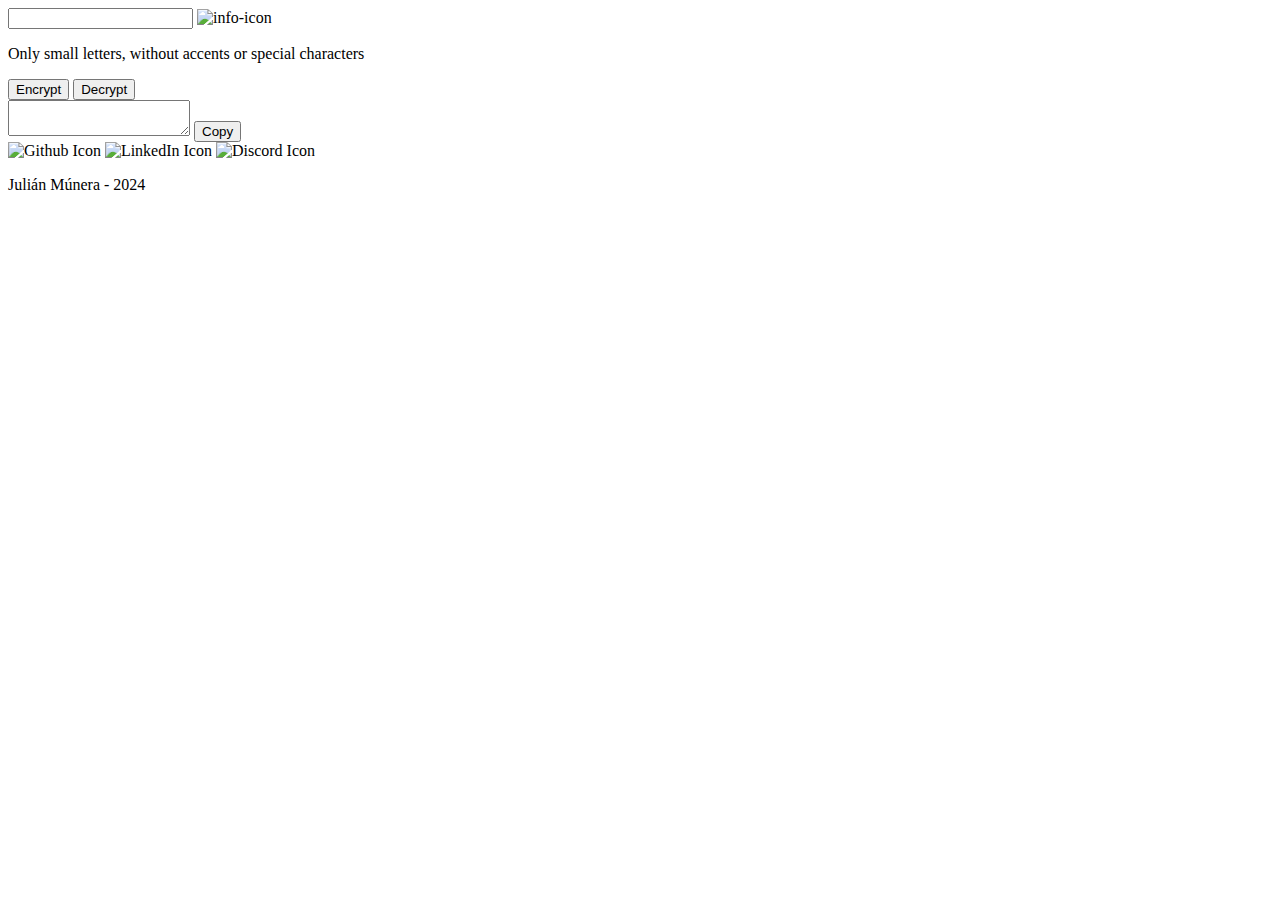
==== index.html @ 8bada4cc "Creating style.css. Adding normalize and details to index.html" ====
<!DOCTYPE html>
<html lang="en">
<head>
    <meta charset="UTF-8">
    <meta name="viewport" content="width=device-width, initial-scale=1.0">
    <title>Text Encryptor</title>
</head>
<body>
    <main class="flex-container">
        <div class="input-area">
            <input id="input-area__text"></input>
            <img src="#" alt="info-icon"><p class="input-area__info">Only small letters, without accents or special characters</p>
            <button>Encrypt</button>
            <button>Decrypt</button>
        </div>
        <div class="output-area">
            <textarea id="output-area__text" readonly="readonly"></textarea>
            <button>Copy</button>
        </div>
    </main>
    <footer>
        <img src="#" alt="Github Icon">
        <img src="#" alt="LinkedIn Icon">
        <img src="#" alt="Discord Icon">
        <p>Julián Múnera - 2024</p>
    </footer>
</body>
</html>
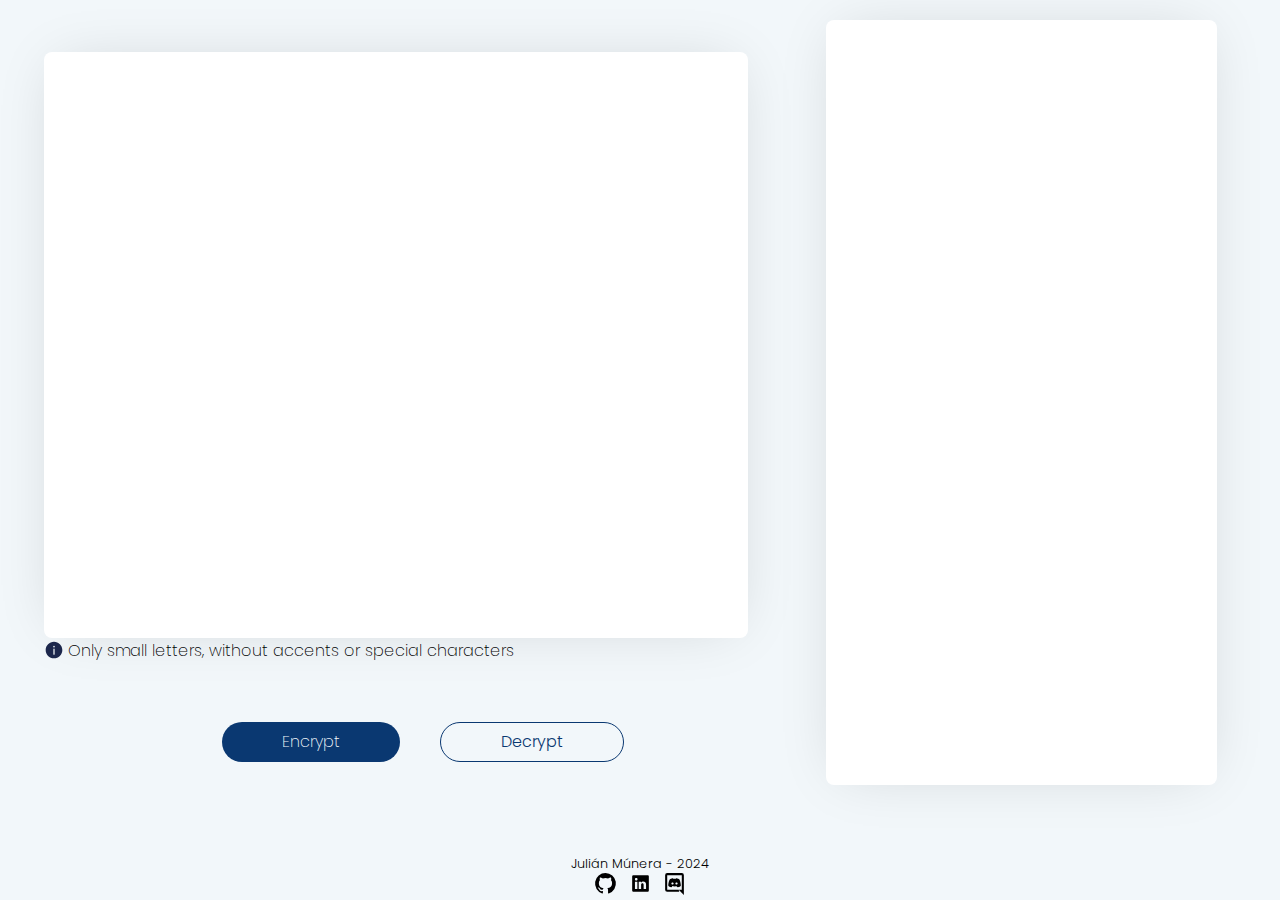
==== commit 0c67612f: "Making a basic structure with css" ====
--- a/index.html
+++ b/index.html
@@ -3,26 +3,35 @@
 <head>
     <meta charset="UTF-8">
     <meta name="viewport" content="width=device-width, initial-scale=1.0">
+    <link rel="preconnect" href="https://fonts.googleapis.com">
+    <link rel="preconnect" href="https://fonts.gstatic.com" crossorigin>
+    <link href="https://fonts.googleapis.com/css2?family=Poppins:wght@200;300;400&display=swap" rel="stylesheet">
+    <link rel="stylesheet" href="css/normalize.css">
+    <link rel="stylesheet" href="css/style.css">
     <title>Text Encryptor</title>
 </head>
 <body>
     <main class="flex-container">
-        <div class="input-area">
-            <input id="input-area__text"></input>
-            <img src="#" alt="info-icon"><p class="input-area__info">Only small letters, without accents or special characters</p>
-            <button>Encrypt</button>
-            <button>Decrypt</button>
-        </div>
-        <div class="output-area">
-            <textarea id="output-area__text" readonly="readonly"></textarea>
-            <button>Copy</button>
-        </div>
+        <section class="input-area">
+            <input id="input-text" class="text-area"></input>
+            <div class="input-area__info">
+                <img src="img/icons/info-circle-svgrepo-com.svg" alt="Info icon">
+                <p>Only small letters, without accents or special characters</p>
+            </div>
+            <div class="buttons">
+                <button class="buttons__button">Encrypt</button>
+                <button class="buttons__button buttons__button--transparent">Decrypt</button>
+            </div>
+        </section>
+        <section class="output-area">
+            <textarea id="output-text" class="text-area" readonly="readonly"></textarea>
+        </section>
     </main>
     <footer>
-        <img src="#" alt="Github Icon">
-        <img src="#" alt="LinkedIn Icon">
-        <img src="#" alt="Discord Icon">
         <p>Julián Múnera - 2024</p>
+        <img src="img/icons/github-svgrepo-com.svg" alt="Github Icon">
+        <img src="img/icons/linkedin-svgrepo-com.svg" alt="LinkedIn Icon">
+        <img src="img/icons/discord-svgrepo-com.svg" alt="Discord Icon">
     </footer>
 </body>
 </html>--- a/css/style.css
+++ b/css/style.css
@@ -0,0 +1,112 @@
+:root {
+    --clear: #f2f7fa;
+    --blue: #0a3871;
+} /* ECF5F8 */
+
+* {
+    font-family: "Poppins", sans-serif;
+}
+
+
+body {
+    background-color: var(--clear);
+    display: flex;
+    flex-direction: column;
+    min-height: 100vh;
+}
+
+.flex-container {
+    display: flex;
+    flex-wrap: wrap;
+    justify-content: center;
+    margin: 20px;
+    font-weight: 200;
+    height: 85vh;
+}
+
+.input-area {
+    width: 65%;
+    height: 100%;
+    padding: 2em 0 0 1.5em;
+    position: relative;
+}
+
+#input-text {
+    width: 90%;
+    height: 80%;
+    margin-bottom: 0;
+}
+
+.input-area__info p {
+    display: inline-block;
+    position: relative;
+    bottom: 2.6px;
+    right: 1.5px;
+}
+
+.input-area__info img {
+    width: 20px;
+    height: 20px;
+    position: relative;
+    top: 2px;
+}
+
+.buttons {
+    position: absolute;
+    display: flex;
+    justify-content: space-evenly;
+    bottom: 3%;
+    right: 0;
+    left: 0;
+    width: 80%;
+    margin: auto;
+    padding: 0 80px;
+}
+
+.buttons__button {
+    padding: 10px 60px;
+    border: none;
+    border-radius: 20px;
+    background-color: var(--blue);
+    color: var(--clear);
+    font-weight: 200;
+}
+
+.buttons__button--transparent {
+    background-color: var(--clear);
+    color: var(--blue);
+    border: 1px solid var(--blue);
+    font-weight: 300;
+}
+
+.output-area {
+    width: 35%;
+    min-width: 200px;
+}
+
+#output-text {
+    resize: none;
+    width: 90%;
+    height: 100%;
+}
+
+.text-area {
+    border: none;
+    border-radius: 8px;
+    box-shadow: 0px 0px 56px -14px rgba(0,0,0,0.15);
+    padding: 20px;
+}
+
+footer {
+    text-align: center;
+    margin-top: auto;
+    font-size: 80%;
+    width: 100%;
+    font-weight: 300;
+}
+
+footer img {
+    width: 25px;
+    height: 25px;
+    margin: 0 0.2em;
+}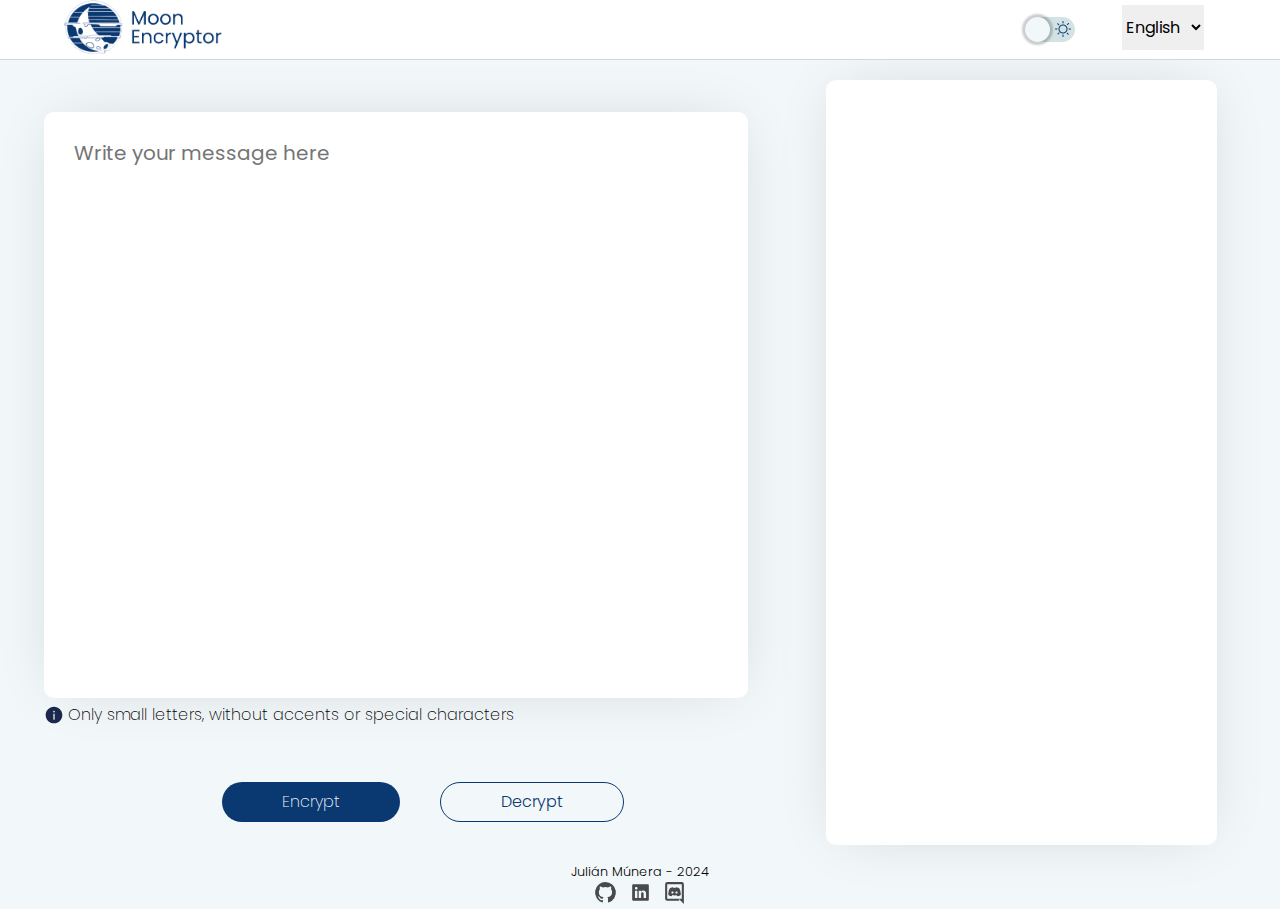
==== commit 1d899945: "Making header. Adding logos and details" ====
--- a/index.html
+++ b/index.html
@@ -1,5 +1,5 @@
 <!DOCTYPE html>
-<html lang="en">
+<html lang="en" data-theme="light">
 <head>
     <meta charset="UTF-8">
     <meta name="viewport" content="width=device-width, initial-scale=1.0">
@@ -8,12 +8,26 @@
     <link href="https://fonts.googleapis.com/css2?family=Poppins:wght@200;300;400&display=swap" rel="stylesheet">
     <link rel="stylesheet" href="css/normalize.css">
     <link rel="stylesheet" href="css/style.css">
-    <title>Text Encryptor</title>
+    <link rel="icon" href="img/logo/moon-encryptor-icon-clear.png">
+    <title>Moon Encryptor</title>
 </head>
 <body>
+    <header>
+        <div class="logo"><img src="img/logo/moon-encryptor-logotext.png" alt="Moon Encryptor logo"></div>
+        <button id="switch" class="switch active">
+            <span><img src="img/icons/moon.png"></span>
+            <span><img src="img/icons/sun.png"></span>
+        </button>
+        <fieldset>
+            <select>
+                <option>English</option>
+                <option>Español</option>
+            </select>
+        </fieldset>
+    </header>
     <main class="flex-container">
         <section class="input-area">
-            <input id="input-text" class="text-area"></input>
+            <textarea id="input-text" class="text-area" placeholder="Write your message here"></textarea>
             <div class="input-area__info">
                 <img src="img/icons/info-circle-svgrepo-com.svg" alt="Info icon">
                 <p>Only small letters, without accents or special characters</p>
--- a/css/style.css
+++ b/css/style.css
@@ -15,11 +15,101 @@
     min-height: 100vh;
 }
 
+header {
+    background-color: white;
+    position: fixed;
+    z-index: 100;
+    width: 100%;
+    display: flex;
+    justify-content: flex-end;
+    align-items: center;
+    height: 60px;
+    padding: 5px 5%;
+    border-bottom: 1px solid rgba(10, 56, 113, 0.2);
+}
+
+.logo {
+    margin-right: auto;
+}
+
+.logo img {
+    height: 55px;
+    width: auto;
+}
+
+.switch {
+    background-color: #d3e3e5;
+    border-radius: 1000px;
+    border: none;
+    position: relative;
+    cursor: pointer;
+    display: flex;
+    outline: none;
+    margin-right: 3%;
+}
+
+.switch::after {
+    content: "";
+    display: block;
+    width: 25px;
+    height: 25px;
+    position: absolute;
+    background-color: var(--clear);
+    top: 0;
+    left: 0;
+    right: unset;
+    border-radius: 100px;
+    transition: 0.5 ease all;
+    box-shadow: 0px 0px 2px 3px rgba(0, 0, 0, 0.2);
+}
+
+/* .active {
+    background-color: var(--blue);
+}
+
+.active::after {
+    right: 0;
+    left: unset;
+} */
+
+span {
+    height: 25px;
+    width: 25px;
+    line-height: 25px;
+    display: block;
+    background: none;
+    color: white;
+    padding: 2px;
+}
+
+span img {
+    height: 16px;
+    width: auto;
+}
+
+fieldset {
+    display: inline-block;
+    border: none;
+}
+
+select {
+    border: none;
+    outline: none;
+    padding: 10px 0;
+    cursor: pointer;
+}
+
+select option {
+    font-weight: 300;
+    font-size: 14px;
+}
+
 .flex-container {
     display: flex;
     flex-wrap: wrap;
     justify-content: center;
     margin: 20px;
+    margin-top: 80px;
     font-weight: 200;
     height: 85vh;
 }
@@ -32,9 +122,17 @@
 }
 
 #input-text {
-    width: 90%;
     height: 80%;
-    margin-bottom: 0;
+    outline: none;
+}
+
+#input-text:focus {
+    box-shadow: inset 0px 0px 6px 0px rgba(10,56,113,0.5);
+    transition: box-shadow 2s ease;
+}
+
+#input-text::placeholder {
+    font-size: 20px;
 }
 
 .input-area__info p {
@@ -70,6 +168,7 @@
     background-color: var(--blue);
     color: var(--clear);
     font-weight: 200;
+    cursor: pointer;
 }
 
 .buttons__button--transparent {
@@ -85,16 +184,17 @@
 }
 
 #output-text {
+    height: 100%;
+    outline: none;
+}
+
+.text-area {
+    border: none;
     resize: none;
     width: 90%;
-    height: 100%;
-}
-
-.text-area {
-    border: none;
-    border-radius: 8px;
+    border-radius: 10px;
     box-shadow: 0px 0px 56px -14px rgba(0,0,0,0.15);
-    padding: 20px;
+    padding: 30px;
 }
 
 footer {
@@ -109,4 +209,11 @@
     width: 25px;
     height: 25px;
     margin: 0 0.2em;
+    filter: opacity(0.7);
+}
+
+@media (max-width: 500px) {
+    .input-area {
+        width: auto;
+    }
 }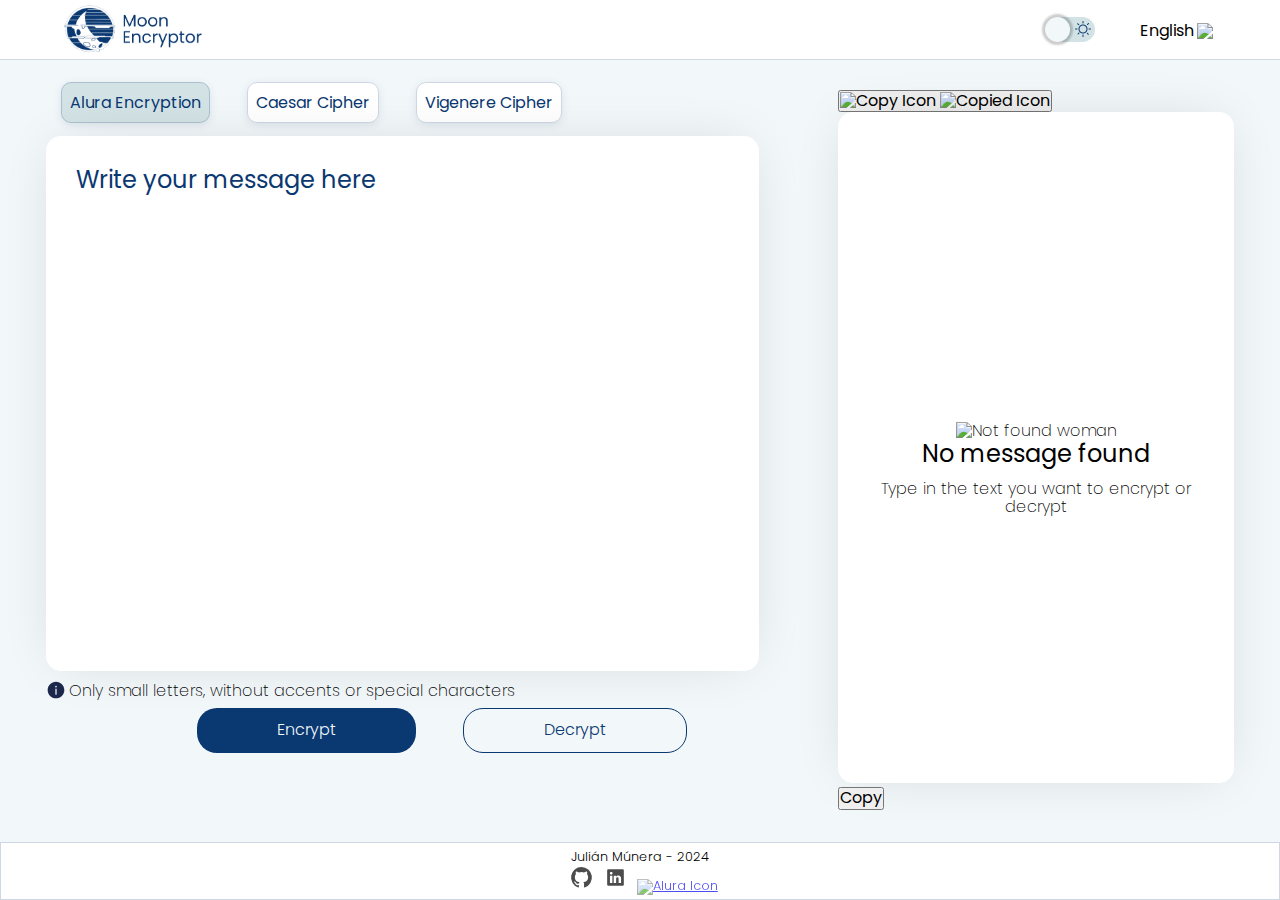
==== commit f170b548: "Fixing deployment bugs" ====
--- a/index.html
+++ b/index.html
@@ -1,5 +1,5 @@
 <!DOCTYPE html>
-<html lang="en" data-theme="light">
+<html lang="en">
 <head>
     <meta charset="UTF-8">
     <meta name="viewport" content="width=device-width, initial-scale=1.0">
@@ -9,43 +9,95 @@
     <link rel="stylesheet" href="css/normalize.css">
     <link rel="stylesheet" href="css/style.css">
     <link rel="icon" href="img/logo/moon-encryptor-icon-clear.png">
-    <title>Moon Encryptor</title>
+    <!-- This script is to detect the last-visited page theme and apply it to the current page (see dark-mode-switcher.js) -->
+    <script>
+        const initialTheme = localStorage.getItem('theme');
+        initialTheme === null ? document.documentElement.classList.add('light') : document.documentElement.classList.add(initialTheme);
+        //If it's your first time on the page, the default theme is Light
+    </script>
+    <title>Moon Encryptor | Alura Challenge</title>
 </head>
 <body>
     <header>
-        <div class="logo"><img src="img/logo/moon-encryptor-logotext.png" alt="Moon Encryptor logo"></div>
-        <button id="switch" class="switch active">
-            <span><img src="img/icons/moon.png"></span>
-            <span><img src="img/icons/sun.png"></span>
+        <h1 class="logo"><a href="https://github.com/Juliobro/Moon_Encryptor" target="_blank">
+            <img id="logo" alt="Moon Encryptor logo">
+        </a></h1>
+        <button class="switch">
+            <span class="switch__span"><img src="img/icons/moon.png"></span>
+            <span class="switch__span"><img src="img/icons/sun.png"></span>
         </button>
-        <fieldset>
-            <select>
-                <option>English</option>
-                <option>Español</option>
-            </select>
-        </fieldset>
+        <input id="language" type="checkbox">
+        <label id="language-selection" for="language">English<img id="lang-arrow" class="arrow-design"></label>
+        <ul class="language-options">
+            <li class="selected-radio"><input id="english-lang" type="radio" name="languages" checked onchange="languageSwitcher(this)" >
+                <label for="english-lang">English</label></li>
+            <li><input id="spanish-lang" type="radio" name="languages" onchange="languageSwitcher(this)" >
+                <label for="spanish-lang">Español</label></li>
+        </ul>
     </header>
     <main class="flex-container">
         <section class="input-area">
-            <textarea id="input-text" class="text-area" placeholder="Write your message here"></textarea>
+            <form class="input-area__modes">
+                <input id="alura" type="radio" name="cipher-modes" checked onchange="cipherModeSynchronizer(event)">
+                <label for="alura">Alura Encryption</label>
+                <input id="caesar" type="radio" name="cipher-modes" onchange="cipherModeSynchronizer(event)">
+                <label for="caesar">Caesar Cipher</label>
+                <input id="vigenere" type="radio" name="cipher-modes" onchange="cipherModeSynchronizer(event)">
+                <label for="vigenere">Vigenere Cipher</label>
+            </form>
+            <div class="input-area__modes-mobile">
+                <div class="modes-mobile__button-area">
+                    <input id="cipher-selector-button" type="checkbox">
+                    <label id="cipher-selector-label" for="cipher-selector-button">Alura Encryption</label>
+                    <img id="cipher-arrow" class="arrow-design">
+                </div>
+                <ul class="modes-mobile__cipher-options">
+                    <li class="selected-radio"><input id="alura-mobile" type="radio" name="cipher-modes-mobile" checked onchange="updateLabelText(cipherLabel, this); cipherModeSynchronizer(event)">
+                        <label for="alura-mobile">Alura Encryption</label></li>
+                    <li><input id="caesar-mobile" type="radio" name="cipher-modes-mobile" onchange="updateLabelText(cipherLabel, this); cipherModeSynchronizer(event)">
+                        <label for="caesar-mobile">Caesar Cipher</label></li>
+                    <li><input id="vigenere-mobile" type="radio" name="cipher-modes-mobile" onchange="updateLabelText(cipherLabel, this); cipherModeSynchronizer(event)">
+                        <label for="vigenere-mobile">Vigenere Cipher</label></li>
+                </ul>
+            </div>
+            <textarea id="input-text" placeholder="Write your message here"></textarea>
             <div class="input-area__info">
-                <img src="img/icons/info-circle-svgrepo-com.svg" alt="Info icon">
-                <p>Only small letters, without accents or special characters</p>
+                <p><img id="info-icon" alt="Info icon">Only small letters, without accents or special characters</p>
             </div>
             <div class="buttons">
-                <button class="buttons__button">Encrypt</button>
-                <button class="buttons__button buttons__button--transparent">Decrypt</button>
+                <button class="buttons__button" onclick="encrypt()">Encrypt</button>
+                <button class="buttons__button buttons__button--transparent" onclick="decrypt()">Decrypt</button>
             </div>
         </section>
         <section class="output-area">
-            <textarea id="output-text" class="text-area" readonly="readonly"></textarea>
+            <div class="output-area__copy-button">
+                <button class="copy-button__button">
+                    <span id="copy"><img id="copy-icon" alt="Copy Icon"></span>
+                    <span id="copied"><img id="copied-icon" alt="Copied Icon"></span>
+                </button>
+            </div>
+            <div class="output-area__initial-info">
+                <img id="not-found-woman" alt="Not found woman">
+                <p><strong>No message found</strong></p>
+                <p>Type in the text you want to encrypt or decrypt</p>
+            </div>
+            <textarea id="output-text" readonly="readonly"></textarea>
+            <button class="output-area__copy-button-mobile">Copy</button>
         </section>
     </main>
     <footer>
         <p>Julián Múnera - 2024</p>
-        <img src="img/icons/github-svgrepo-com.svg" alt="Github Icon">
-        <img src="img/icons/linkedin-svgrepo-com.svg" alt="LinkedIn Icon">
-        <img src="img/icons/discord-svgrepo-com.svg" alt="Discord Icon">
+        <div class="footer-icons">
+            <a href="https://github.com/Juliobro" target="_blank"><img id="github-icon" alt="Github Icon"></a>
+            <a href="https://www.linkedin.com/in/julian-munera-dev/" target="_blank"><img id="linkedin-icon" alt="LinkedIn Icon"></a>
+            <a href="https://app.aluracursos.com/user/julian-564915" target="_blank"><img id="alura-icon" alt="Alura Icon"></a>
+        </div>
     </footer>
+    <script src="js/image-setter.js"></script>
+    <script src="js/theme-switcher.js"></script>
+    <script src="js/menus-manage.js"></script>
+    <script src="js/language-switcher.js"></script>
+    <script src="js/ciphers.js"></script>
+    <script src="js/encrypt-buttons.js"></script>
 </body>
 </html>--- a/css/style.css
+++ b/css/style.css
@@ -1,22 +1,42 @@
-:root {
-    --clear: #f2f7fa;
-    --blue: #0a3871;
-} /* ECF5F8 */
-
-* {
+:root[class="light"] {
+    --primary: #f2f7fa;
+    --secondary: white;
+    --tertiary: #0a3871;
+    --border: rgba(10, 56, 113, 0.2);
+    --selected: #d3e3e5;
+    --hover-selected: #d3e3e5;
+    --text-area-color: white;
+    --encrypt-button-color: #0a3871;
+    --scrollbar-tumb: rgba(10, 56, 113, 0.6);
+    --text-selected-bg: #0a3871;
+}
+
+:root[class="dark"] {
+    --primary: #1b1b42;
+    --secondary: #0f1030;
+    --tertiary: #f2f7fa;
+    --border: rgba(108, 104, 137, 0.6);
+    --selected: #2c2b51;
+    --hover-selected: #1b1b42;
+    --text-area-color: #494870;
+    --encrypt-button-color: #494870;
+    --scrollbar-tumb: #08081c;
+    --text-selected-bg: #0f1030;
+    --dark-mode-text: #f2f7fa;
+}
+
+body {
     font-family: "Poppins", sans-serif;
-}
-
-
-body {
-    background-color: var(--clear);
+    background-color: var(--primary);
     display: flex;
     flex-direction: column;
     min-height: 100vh;
 }
 
+/* ------------------------- Header ------------------------- */
+
 header {
-    background-color: white;
+    background-color: var(--secondary);
     position: fixed;
     z-index: 100;
     width: 100%;
@@ -25,7 +45,7 @@
     align-items: center;
     height: 60px;
     padding: 5px 5%;
-    border-bottom: 1px solid rgba(10, 56, 113, 0.2);
+    border-bottom: 1px solid var(--border);
 }
 
 .logo {
@@ -33,12 +53,20 @@
 }
 
 .logo img {
+    padding-top: 7px;
     height: 55px;
     width: auto;
-}
+    transition: all 150ms ease;
+}
+
+.logo img:hover {
+    transform: scale(1.01);
+}
+
+/* - Theme switch - */
 
 .switch {
-    background-color: #d3e3e5;
+    background-color: var(--selected);
     border-radius: 1000px;
     border: none;
     position: relative;
@@ -46,6 +74,11 @@
     display: flex;
     outline: none;
     margin-right: 3%;
+    transition: all 150ms ease;
+}
+
+.switch:hover {
+    transform: scale(1.02);
 }
 
 .switch::after {
@@ -54,155 +87,375 @@
     width: 25px;
     height: 25px;
     position: absolute;
-    background-color: var(--clear);
+    background-color: var(--primary);
     top: 0;
     left: 0;
     right: unset;
-    border-radius: 100px;
-    transition: 0.5 ease all;
+    border-radius: 50%;
+    transition: all 150ms ease;
     box-shadow: 0px 0px 2px 3px rgba(0, 0, 0, 0.2);
 }
 
-/* .active {
-    background-color: var(--blue);
+.active {
+    background-color: var(--tertiary);
 }
 
 .active::after {
-    right: 0;
+    transform: translateX(100%);
     left: unset;
-} */
-
-span {
+}
+
+.switch__span {
     height: 25px;
     width: 25px;
     line-height: 25px;
     display: block;
     background: none;
-    color: white;
+    color: var(--secondary);
     padding: 2px;
 }
 
-span img {
+.switch__span img {
     height: 16px;
     width: auto;
 }
 
-fieldset {
-    display: inline-block;
-    border: none;
-}
-
-select {
-    border: none;
-    outline: none;
-    padding: 10px 0;
-    cursor: pointer;
-}
-
-select option {
-    font-weight: 300;
-    font-size: 14px;
-}
+/* - Language selection - */
+
+#language {
+    display: none;
+}
+
+#language-selection {
+    cursor: pointer;
+    user-select: none;
+    padding: 2px 0 0 10px;
+    border-radius: 10px;
+    transition: all 250ms ease;
+    line-height: 200%;
+    color: var(--dark-mode-text);
+}
+
+#language-selection:hover {
+    background-color: var(--hover-selected);
+}
+
+#language:checked + label {
+    background-color: var(--selected);
+}
+
+.arrow-design{
+    height: 20px;
+    width: auto;
+    margin: 0 3px;
+    position: relative;
+    top: 3px;
+}
+
+.language-options input {
+    display: none;
+}
+
+.language-options {
+    display: none;
+    background-color: var(--secondary);
+    list-style: none;
+    position: absolute;
+    top: 50px;
+    right: 5%;
+    border-radius: 10px;
+    color: var(--dark-mode-text);
+}
+
+.language-options li {
+    font-weight: 400;
+    font-size: 16px;
+    padding: 10px 2em;
+    border: 1px solid var(--border);
+    border-radius: 10px 10px 0 0;
+}
+
+.language-options li:nth-child(2) {
+    border-radius: 0 0 10px 10px;
+    border-top: var(--secondary);
+}
+
+.language-options label {
+    cursor: pointer;
+}
+
+/* ------------------------- Main ------------------------- */
 
 .flex-container {
     display: flex;
     flex-wrap: wrap;
     justify-content: center;
     margin: 20px;
-    margin-top: 80px;
+    margin-top: 70px;
+    padding: 0 2%;
     font-weight: 200;
     height: 85vh;
 }
 
+textarea {
+    outline: none;
+    border: none;
+    resize: none;
+    font-size: 24px;
+    color: var(--tertiary);
+    width: 90%;
+    border-radius: 15px;
+    box-shadow: 0px 0px 56px -14px rgba(0,0,0,0.15);
+    padding: 30px;
+    background-color: var(--text-area-color);
+}
+
+textarea::selection {
+    background-color: var(--text-selected-bg);
+    color: #f2f7fa;
+}
+
+textarea::-webkit-scrollbar {
+    width: 6px;
+    background-color: #d3e3e5;
+    border-radius: 10px;
+}
+
+textarea::-webkit-scrollbar-thumb {
+    background-color: var(--scrollbar-tumb);
+    border-radius: 10px;
+}
+
+/* -------- Input Area -------- */
+
 .input-area {
-    width: 65%;
     height: 100%;
-    padding: 2em 0 0 1.5em;
     position: relative;
-}
+    flex: 1 1 560px;
+}
+
+.input-area__modes {
+    margin: 3% 0;
+}
+
+.input-area__modes input {
+    display: none;
+}
+
+.input-area__modes input:checked + label {
+    background-color: var(--selected);
+}
+
+.input-area__modes label {
+    background-color: var(--secondary);
+    color: var(--tertiary);
+    font-weight: 400;
+    padding: 8px;
+    margin: 2%;
+    border: 1px solid var(--border);
+    border-radius: 10px;
+    box-shadow: 0 2px 8px #043b5b1a;
+    user-select: none;
+    cursor: pointer;
+    transition: all 250ms ease;
+}
+
+.input-area__modes label:hover {
+    background-color: var(--selected);
+}
+
+/* - Mobile modes switch - */
+
+.input-area__modes-mobile {
+    display: none;
+}
+
+#cipher-selector-button {
+    display: none;
+}
+
+.modes-mobile__button-area {
+    background-color: var(--secondary);
+    color: var(--tertiary);
+    display: inline-block;
+    position: absolute;
+    top: -36px;
+    font-weight: 400;
+    margin: 2%;
+    padding: 10px 2px 11px 8px;
+    border: 1px solid var(--border);
+    border-radius: 10px;
+    box-shadow: 0 2px 8px #043b5b1a;
+    user-select: none;
+    cursor: pointer;
+    transition: all 250ms ease;
+}
+
+.modes-mobile__button-area:hover {
+    background-color: var(--selected);
+}
+
+.modes-mobile__button-area img {
+    position: absolute;
+    top: 8px;
+    right: 2px;
+}
+
+.modes-mobile__cipher-options input {
+    display: none;
+}
+
+#cipher-selector-label {
+    cursor: pointer;
+    position: relative;
+    top: 1px;
+    margin-right: 28px;
+}
+
+.modes-mobile__cipher-options {
+    background-color: var(--secondary);
+    list-style: none;
+    position: absolute;
+    top: 30px;
+    left: 10px;
+    border-radius: 10px;
+}
+
+.modes-mobile__cipher-options li {
+    color: var(--tertiary);
+    font-weight: 400;
+    font-size: 20px;
+    padding: 10px 10px;
+    border: 2px solid var(--border);
+    border-radius: 10px 10px 0 0;
+}
+
+.modes-mobile__cipher-options li:nth-child(2) {
+    border-radius: 0;
+    border-top: var(--secondary);
+}
+
+.modes-mobile__cipher-options li:nth-child(3) {
+    border-radius: 0 0 10px 10px;
+    border-top: var(--secondary);
+}
+
+.modes-mobile__cipher-options label {
+    cursor: pointer;
+}
+
+/* - Input text and buttons - */
 
 #input-text {
-    height: 80%;
-    outline: none;
-}
-
-#input-text:focus {
-    box-shadow: inset 0px 0px 6px 0px rgba(10,56,113,0.5);
-    transition: box-shadow 2s ease;
+    height: 70%;
 }
 
 #input-text::placeholder {
-    font-size: 20px;
+    font-size: 24px;
+    color: rgba(10, 56, 113, 0.65);
+    color: var(--dark-mode-text);
 }
 
 .input-area__info p {
     display: inline-block;
-    position: relative;
-    bottom: 2.6px;
-    right: 1.5px;
+    color: var(--dark-mode-text);
 }
 
 .input-area__info img {
     width: 20px;
     height: 20px;
     position: relative;
-    top: 2px;
+    top: 4px;
+    margin-right: 3px;
 }
 
 .buttons {
-    position: absolute;
     display: flex;
-    justify-content: space-evenly;
-    bottom: 3%;
+    justify-content: center;
+}
+
+.buttons__button {
+    padding: 12px 80px;
+    margin: 1% 3%;
+    border: none;
+    border-radius: 20px;
+    background-color: var(--encrypt-button-color);
+    color: #f2f7fa;
+    font-weight: 200;
+    cursor: pointer;
+    transition: 250ms ease;
+    font-weight: 300;
+}
+
+.buttons__button:hover {
+    transform: scale(1.05);
+}
+
+.buttons__button--transparent {
+    background-color: var(--primary);
+    color: var(--tertiary);
+    border: 1px solid var(--tertiary);
+}
+
+.buttons__button--es-lang {
+    padding: 12px 66px;
+}
+
+/* -------- Output Area -------- */
+
+.output-area {
+    width: 35%;
+    padding-top: 20px;
+    flex: 1.7 1;
+    position: relative;
+}
+
+.output-area__initial-info {
+    position: absolute;
     right: 0;
     left: 0;
-    width: 80%;
-    margin: auto;
-    padding: 0 80px;
-}
-
-.buttons__button {
-    padding: 10px 60px;
-    border: none;
-    border-radius: 20px;
-    background-color: var(--blue);
-    color: var(--clear);
-    font-weight: 200;
-    cursor: pointer;
-}
-
-.buttons__button--transparent {
-    background-color: var(--clear);
-    color: var(--blue);
-    border: 1px solid var(--blue);
-    font-weight: 300;
-}
-
-.output-area {
-    width: 35%;
-    min-width: 200px;
+    height: 100%;
+    display: flex;
+    flex-direction: column;
+    align-items: center;
+    justify-content: center;
+    padding-bottom: 10%;
+}
+
+.output-area__initial-info p {
+    text-align: center;
+    margin: 0 10%;
+    padding-bottom: 12px;
+    color: var(--dark-mode-text);
+}
+
+.output-area__initial-info p strong {
+    font-size: 24px;
 }
 
 #output-text {
-    height: 100%;
-    outline: none;
-}
-
-.text-area {
-    border: none;
-    resize: none;
-    width: 90%;
-    border-radius: 10px;
-    box-shadow: 0px 0px 56px -14px rgba(0,0,0,0.15);
-    padding: 30px;
-}
+    height: 90%;
+    width: 100%;
+}
+
+/* ------------------------- Footer ------------------------- */
 
 footer {
+    background-color: var(--secondary);
+    position: absolute;
+    bottom: 0;
+    padding: 0.6% 0 0.3%;
     text-align: center;
-    margin-top: auto;
     font-size: 80%;
     width: 100%;
     font-weight: 300;
+    border: 1px solid var(--border);
+    color: var(--dark-mode-text);
+}
+
+.footer-icons {
+    display: inline-block;
+    margin-left: 0.5%;
 }
 
 footer img {
@@ -210,10 +463,116 @@
     height: 25px;
     margin: 0 0.2em;
     filter: opacity(0.7);
-}
-
-@media (max-width: 500px) {
+    cursor: pointer;
+}
+
+/* - Additional Style - */
+
+.selected-radio {
+    background-color: var(--selected);
+}
+
+/* ------------------------- Media Queries ------------------------- */
+
+@media screen and (max-width: 956px) {
+    .flex-container {
+        flex-direction: column;
+        flex-wrap: nowrap;
+    }
+
+    textarea {
+        width: 100%;
+    }
+
     .input-area {
-        width: auto;
+        display: flex;
+        flex-direction: column;
+    }
+
+    .buttons__button {
+        padding: 15px 120px;
+        margin-top: 20px;
+    }
+
+    .output-area {
+        width: 100%;
+        padding: 0;
+    }
+
+    .output-area__initial-info {
+        padding: 0;
+    }
+
+    .output-area img {
+        display: none;
+    }
+}
+
+@media screen and (max-width: 700px) {
+    .flex-container {
+        height: unset;
+        margin-top: 93px;
+    }
+
+    .input-area__modes label {
+        display: none;
+    }
+
+    .input-area__modes-mobile {
+        display: block;
+    }
+
+    .input-area {
+        margin-top: 12px;
+    }
+
+    #input-text {
+        min-height: 500px;
+    }
+
+    .buttons {
+        flex-wrap: wrap;
+    }
+
+    .buttons__button {
+        padding: 18px;
+        flex-basis: 100%;
+    }
+
+    .buttons__button--transparent {
+        margin-bottom: 10%;
+    }
+    
+    #output-text {
+        min-height: 150px;
+    }
+
+    footer {
+        position: relative;
+    }
+
+    .footer-icons {
+        margin-left: 2%;
+    }
+}
+
+@media screen and (max-height: 745px) {
+    footer {
+        position: relative;
+    }
+}
+
+@media screen and (min-height: 1025px) {
+    .input-area {
+        min-height: 90%;
+    }
+
+    .input-area__modes {
+        margin-top: 9%;
+    }
+
+    .output-area {
+        min-height: 20%;
+        bottom: 3%;
     }
 }